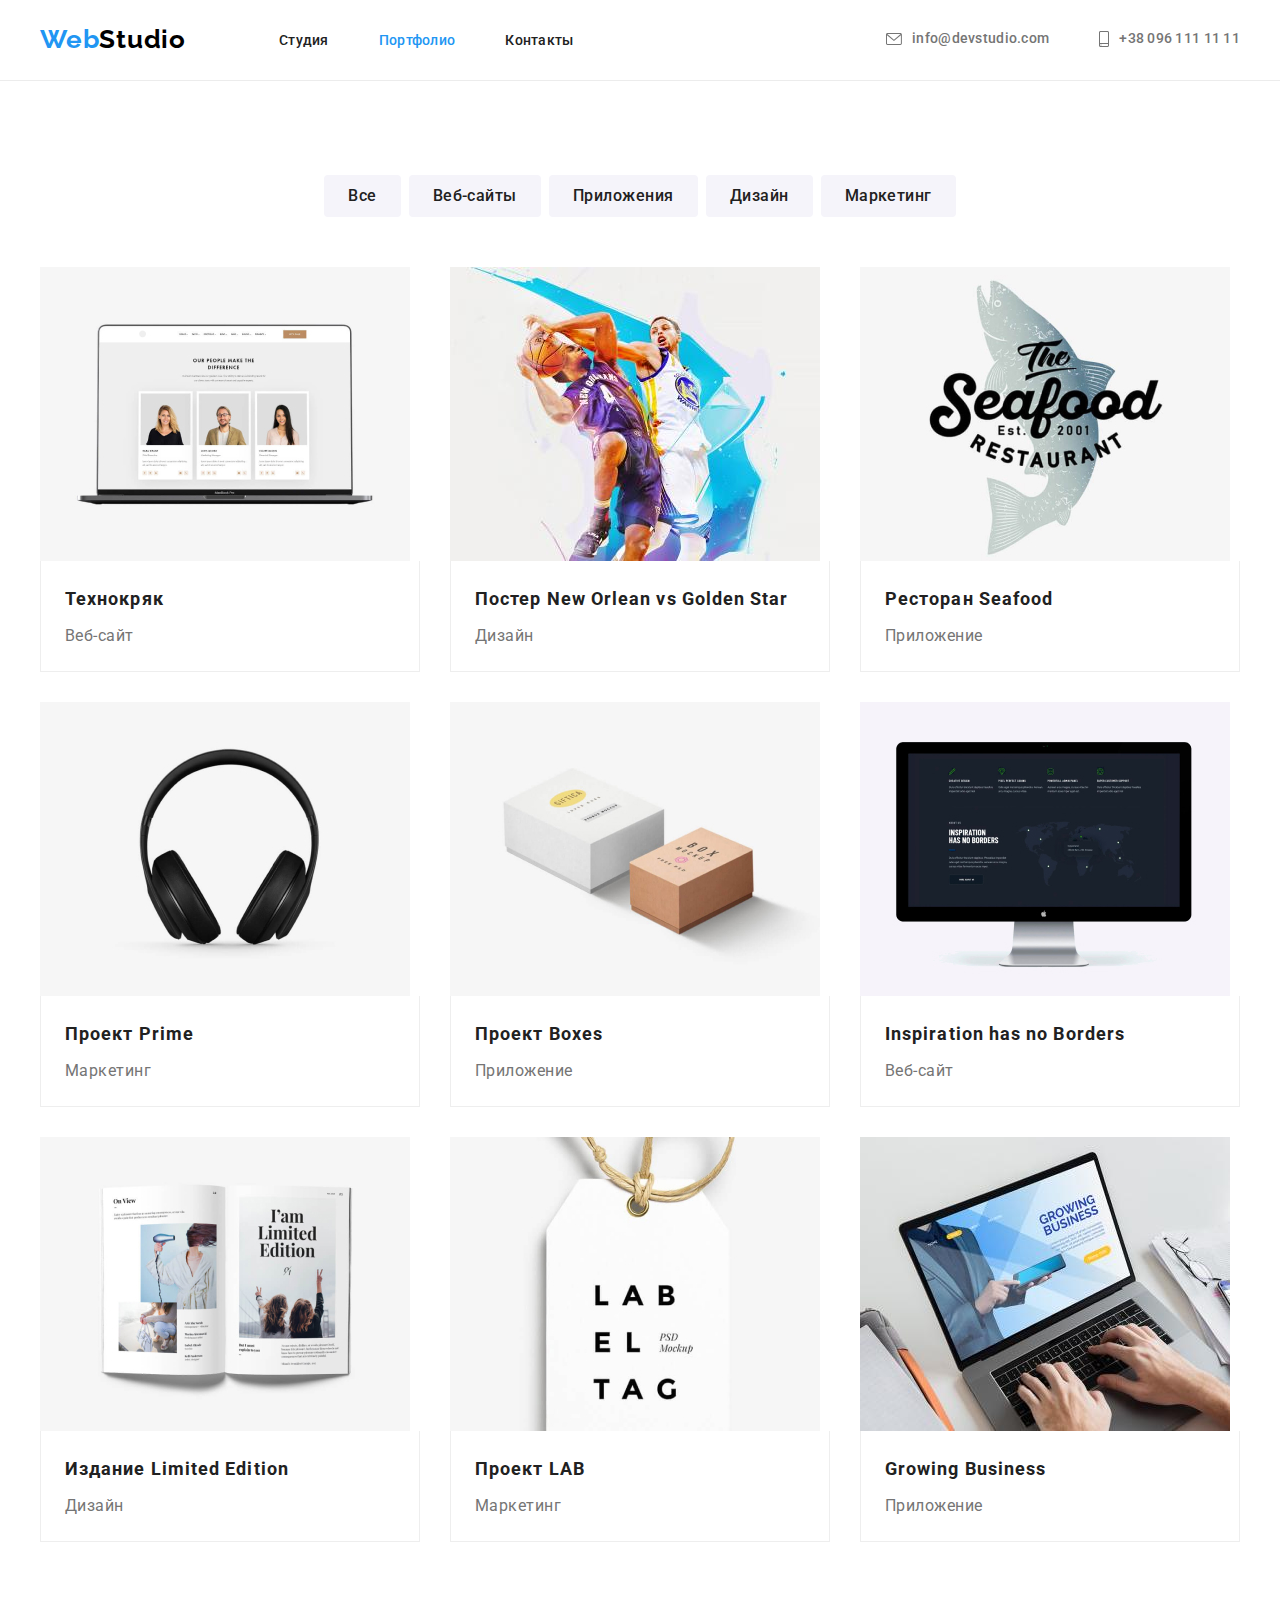
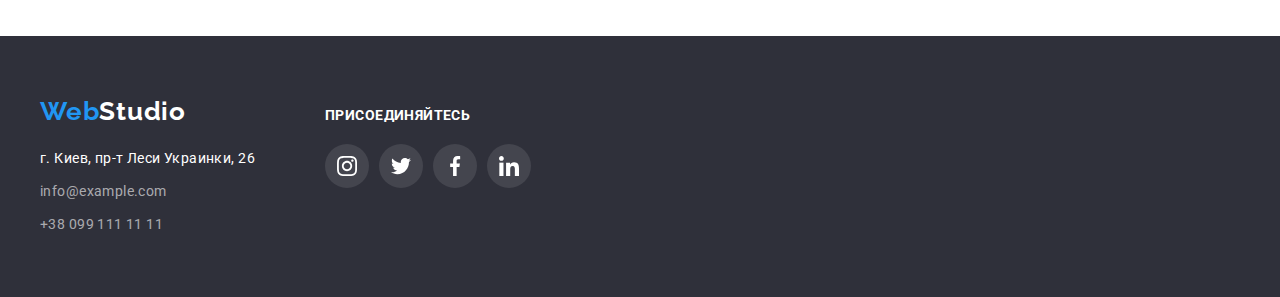
==== portfolio.html @ fed55ab2 "start HW5" ====
<!DOCTYPE html>
<html lang="ru">
  <head>
    <meta charset="UTF-8" />
    <meta http-equiv="X-UA-Compatible" content="IE=edge" />
    <meta
      name="viewport"
      content="width=device-width, initial-scale=1.0"
    />
    <title>ДЗ-2: Вебстудия</title>
    <link
      href="https://fonts.googleapis.com/css2?family=Raleway:wght@700&family=Roboto:wght@400;500;700;900&display=swap"
      rel="stylesheet"
    />
    <link
      rel="stylesheet"
      href="https://cdnjs.cloudflare.com/ajax/libs/modern-normalize/1.1.0/modern-normalize.min.css"
      integrity="sha512-wpPYUAdjBVSE4KJnH1VR1HeZfpl1ub8YT/NKx4PuQ5NmX2tKuGu6U/JRp5y+Y8XG2tV+wKQpNHVUX03MfMFn9Q=="
      crossorigin="anonymous"
      referrerpolicy="no-referrer"
    />
    <link rel="stylesheet" href="./styles/styles.css" />
  </head>
  <body>
    <header class="header">
      <div class="container">
        <nav class="header-nav">
          <a href="./index.html" class="logo link"
            ><span class="logo-accent">Web</span>Studio</a
          >
          <ul class="header-nav-list list">
            <li class="header-nav-item">
              <a
                href="./index.html"
                class="header-nav-link link"
                >Студия</a
              >
            </li>
            <li class="header-nav-item">
              <a
                href="./portfolio.html"
                class="header-nav-link current-page link"
                >Портфолио</a
              >
            </li>
            <li class="header-nav-item">
              <a href="" class="header-nav-link link"
                >Контакты</a
              >
            </li>
          </ul>
        </nav>
        <ul class="header-contacts list">
          <li class="header-contacts-item">
            <a
              href="mailto:info@devstudio.com"
              class="contacts-link link"
            >
              <svg
                class="icon-envelope"
                width="16"
                height="12"
              >
                <use
                  href="./images/icon/icons.svg#icon-envelope"
                  class="envelope-item"
                ></use>
              </svg>
              info@devstudio.com</a
            >
          </li>
          <li class="header-contacts-item">
            <a
              href="tel:+380961111111"
              class="contacts-link link"
            >
              <svg
                class="icon-smartphone"
                width="10"
                height="16"
              >
                <use
                  href="./images/icon/icons.svg#icon-smartphone"
                  class="envelope-item"
                ></use>
              </svg>
              +38 096 111 11 11</a
            >
          </li>
        </ul>
      </div>
    </header>
    <main>
      <section class="gallery-section section">
        <div class="container">
          <h1 class="portfolio-header hidden">
            Наше портфолио
          </h1>
          <ul class="filter list">
            <li class="filter-btn-item">
              <button type="button" class="filter-btn">
                Все
              </button>
            </li>
            <li class="filter-btn-item">
              <button type="button" class="filter-btn">
                Веб-сайты
              </button>
            </li>
            <li class="filter-btn-item">
              <button type="button" class="filter-btn">
                Приложения
              </button>
            </li>
            <li class="filter-btn-item">
              <button type="button" class="filter-btn">
                Дизайн
              </button>
            </li>
            <li class="filter-btn-item">
              <button type="button" class="filter-btn">
                Маркетинг
              </button>
            </li>
          </ul>
          <ul class="gallery-list list">
            <li class="gallery-item">
              <a href="" class="gallery-img link">
                <img
                  src="./images/portfolio/portfolio-crack.jpg"
                  alt="Ноут с проектом"
                />
                <div class="gallery-text">
                  <h2 class="card-name">Технокряк</h2>
                  <p class="card-filter">Веб-сайт</p>
                </div>
              </a>
            </li>
            <li class="gallery-item">
              <a href="" class="gallery-img link">
                <img
                  src="./images/portfolio/portfolio-basket.jpg"
                  alt="Постер New Orlean vs Golden Star"
                />
                <div class="gallery-text">
                  <h2 class="card-name">
                    Постер New Orlean vs Golden Star
                  </h2>
                  <p class="card-filter">Дизайн</p>
                </div>
              </a>
            </li>
            <li class="gallery-item">
              <a href="" class="gallery-img link">
                <img
                  src="./images/portfolio/portfolio-seafood.jpg"
                  alt="лого ресторана с лососем"
                />
                <div class="gallery-text">
                  <h2 class="card-name">
                    Ресторан Seafood
                  </h2>
                  <p class="card-filter">Приложение</p>
                </div>
              </a>
            </li>
            <li class="gallery-item">
              <a href="" class="gallery-img link">
                <img
                  src="./images/portfolio/portfolio-headphones.jpg"
                  alt="большие наушники"
                />
                <div class="gallery-text">
                  <h2 class="card-name">Проект Prime</h2>
                  <p class="card-filter">Маркетинг</p>
                </div>
              </a>
            </li>
            <li class="gallery-item">
              <a href="" class="gallery-img link">
                <img
                  src="./images/portfolio/portfolio-boxes.jpg"
                  alt="стильные коробки"
                />
                <div class="gallery-text">
                  <h2 class="card-name">Проект Boxes</h2>
                  <p class="card-filter">Приложение</p>
                </div>
              </a>
            </li>
            <li class="gallery-item">
              <a href="" class="gallery-img link">
                <img
                  src="./images/portfolio/portfolio-inspiration.jpg"
                  alt="монитор с картой мира"
                />
                <div class="gallery-text">
                  <h2 class="card-name">
                    Inspiration has no Borders
                  </h2>
                  <p class="card-filter">Веб-сайт</p>
                </div>
              </a>
            </li>
            <li class="gallery-item">
              <a href="" class="gallery-img link">
                <img
                  src="./images/portfolio/portfolio-limedit.jpg"
                  alt="книжка limited edition"
                />
                <div class="gallery-text">
                  <h2 class="card-name">
                    Издание Limited Edition
                  </h2>
                  <p class="card-filter">Дизайн</p>
                </div>
              </a>
            </li>
            <li class="gallery-item">
              <a href="" class="gallery-img link">
                <img
                  src="./images/portfolio/portfolio-tag.jpg"
                  alt="огромная бирка"
                />
                <div class="gallery-text">
                  <h2 class="card-name">Проект LAB</h2>
                  <p class="card-filter">Маркетинг</p>
                </div>
              </a>
            </li>
            <li class="gallery-item">
              <a href="" class="gallery-img link">
                <img
                  src="./images/portfolio/portfolio-grow.jpg"
                  alt="рабочий ноутбук"
                />
                <div class="gallery-text">
                  <h2 class="card-name">
                    Growing Business
                  </h2>
                  <p class="card-filter">Приложение</p>
                </div>
              </a>
            </li>
          </ul>
        </div>
      </section>
    </main>
    <footer class="footer">
      <div class="container">
        <div class="footer-content">
          <div class="footer-logo-address">
            <a
              href="./index.html"
              class="logo logo-alt link"
              ><span class="logo-accent">Web</span>Studio</a
            >
            <address class="footer-address">
              <ul class="list">
                <li class="address-street address-item">
                  <a
                    href="https://goo.gl/maps/F9pcSYnHc2C2oxdA9"
                    target="_blank"
                    class="footer-link link"
                    >г. Киев, пр-т Леси Украинки, 26</a
                  >
                </li>
                <li class="address-item">
                  <a
                    href="mailto:info@example.com"
                    class="footer-link link"
                    >info@example.com</a
                  >
                </li>
                <li class="address-item">
                  <a
                    href="tel:+380991111111"
                    class="footer-link link"
                    >+38 099 111 11 11</a
                  >
                </li>
              </ul>
            </address>
          </div>
          <div class="footer-social">
            <p class="soc-join">присоединяйтесь</p>
            <ul class="soc-list list">
              <li class="soc-item">
                <a href="" class="soc-link link">
                  <svg
                    width="20"
                    height="20"
                    class="soc-icon-footer"
                  >
                    <use
                      href="./images/icon/icons.svg#icon-instagram"
                    ></use>
                  </svg>
                </a>
              </li>
              <li class="soc-item">
                <a href="" class="soc-link">
                  <svg
                    width="20"
                    height="20"
                    class="soc-icon-footer"
                  >
                    <use
                      href="./images/icon/icons.svg#icon-twitter"
                    ></use>
                  </svg>
                </a>
              </li>
              <li class="soc-item">
                <a href="" class="soc-link">
                  <svg
                    width="20"
                    height="20"
                    class="soc-icon-footer"
                  >
                    <use
                      href="./images/icon/icons.svg#icon-facebook"
                    ></use>
                  </svg>
                </a>
              </li>
              <li class="soc-item">
                <a href="" class="soc-link">
                  <svg
                    width="20"
                    height="20"
                    class="soc-icon-footer"
                  >
                    <use
                      href="./images/icon/icons.svg#icon-linkedin"
                    ></use>
                  </svg>
                </a>
              </li>
            </ul>
          </div>
        </div>
      </div>
    </footer>
  </body>
</html>
---- styles/styles.css ----
:root {
  --text-color-main: #212121;
  --text-color-secondary: #757575;
  --text-colot-accent: #2196f3;
  --text-color-alt: #fff;
  --logo-color: #000;
  --bgc-color-main: #e5e5e5;
  --bgc-color-secondary: #f5f4fa;
  --btn-color-focus: #188ce8;
  --btn-color-social-focus: #2196f3;
  --text-color-footer: #2f303a;
  --icon-fill: #afb1b8;
  --icon-company-fill: #afb1b8;
}

body {
  font-family: "Roboto", sans-serif;
  color: var(--text-color-secondary);
}

.list {
  list-style: none;
  margin: 0;
}

.link {
  text-decoration: none;
}

/* Hiding class, making content visible only to screen readers but not visually */
.hidden {
  clip: rect(0 0 0 0);
  clip-path: inset(50%);
  height: 1px;
  overflow: hidden;
  position: absolute;
  white-space: nowrap;
  width: 1px;
}

/* agent Styles reset */
body,
h1,
h2,
h3,
ul,
ol,
p {
  margin: 0;
  padding: 0;
}

/* універсальний контейнер для всіх блоків */
.container {
  width: 1200px;
  margin: 0 auto;
  padding-left: 15px;
  padding-right: 15px;
  /* outline: 1px solid tomato; */
}

.section {
  padding-bottom: 94px;
}
/* ========================HEADER====================== */

/* щоб не робити ще один div зробив флексом цей контейнер, щоб вирівняти по висоті весь вміст футера */
.header .container {
  display: flex;
  align-items: center;
}

.header {
  background-color: var(--text-color-alt);
  padding-top: 24px;
  padding-bottom: 25px;
  border-bottom: 1px solid #ececec;
}

.header-nav {
  display: flex;
  align-items: center;
}

.header-nav-list {
  display: flex;
  align-items: center;
}

.header-nav-item:not(:last-child) {
  margin-right: 50px;
}

.logo {
  color: var(--logo-color);
  font-family: "Raleway", sans-serif;
  font-weight: 700;
  font-size: 26px;
  line-height: 1.19;
  letter-spacing: 0.03em;
  margin-right: 93px;
}
.logo-accent {
  color: var(--text-colot-accent);
}

.header-nav-link,
.header-contacts {
  color: var(--text-color-main);
  font-weight: 500;
  font-size: 14px;
  line-height: 1.14;
  letter-spacing: 0.02em;
}

.header-contacts {
  display: flex;
  margin-left: auto;
  align-items: center;
}

.header-nav-link:focus,
.contacts-link:focus,
.header-nav-link:hover,
.contacts-link:hover {
  color: var(--text-colot-accent);
  cursor: pointer;
}

.current-page {
  color: var(--text-colot-accent);
}
.contacts-link {
  color: var(--text-color-secondary);

  display: flex;
  align-items: center;
}

.header-contacts-item:not(:last-child) {
  margin-right: 50px;
}

.icon-smartphone,
.icon-envelope {
  margin-right: 10px;
  fill: currentColor;
}

/* ========================FOOTER====================== */

.footer {
  background-color: var(--text-color-footer);
  padding-top: 60px;
  padding-bottom: 60px;
}

.logo-alt {
  display: inline-block;
  color: var(--text-color-alt);
  margin-bottom: 20px;
  margin-right: 0;
}

.address-street > .footer-link {
  color: var(--text-color-alt);
}

.footer-link {
  font-style: normal;
  font-size: 14px;
  line-height: 1.71;
  letter-spacing: 0.03em;
  color: rgba(255, 255, 255, 0.6);
}

.footer-link:hover,
.footer-link:focus {
  color: var(--text-colot-accent);
  cursor: pointer;
}

.address-item:not(:last-child) {
  margin-bottom: 9px;
}

.soc-join {
  margin-bottom: 20px;

  color: var(--text-color-alt);
  font-weight: 700;
  font-size: 14px;
  line-height: 1.14;
  letter-spacing: 0.03em;
  text-transform: uppercase;
}

.footer-logo-address {
  margin-right: 70px;
}

.footer-content {
  display: flex;
  justify-content: flex-start;
  align-items: center;
}

.soc-link {
  background-color: rgba(255, 255, 255, 0.1);
  margin-right: 10px;
}

.footer-social {
  align-self: flex-start;
  margin-top: 12px;
}

.soc-icon-footer {
  fill: var(--text-color-alt);
}

.soc-link:nth-child(4) {
  margin-right: 0;
}

/* ========================/// STUDIO ///====================== */

/* ========================MAIN====================== */

/* ========================HERO====================== */

.hero {
  max-width: 1600px;
  margin: 0 auto;
  background-color: #c4c4c4;
  text-align: center;
  padding-top: 202px;
  padding-bottom: 198px;

  background-image: linear-gradient(
      rgba(47, 48, 58, 0.4),
      rgba(47, 48, 58, 0.4)
    ),
    url(../images/studio/bgr-office.jpg);
  background-repeat: no-repeat;
  background-position: center;
  background-size: cover;
}

.hero-title {
  margin-right: auto;
  margin-left: auto;
  margin-bottom: 30px;
  max-width: 696px;

  color: var(--text-color-alt);
  font-weight: 900;
  font-size: 44px;
  line-height: 1.36;
  letter-spacing: 0.06em;
  text-transform: uppercase;
}

.hero-btn {
  margin-right: auto;
  margin-left: auto;
  min-width: 200px;
  min-height: 50px;

  font-weight: 700;
  color: var(--text-color-alt);
  background-color: var(--text-colot-accent);
  cursor: pointer;
  padding: 10px 32px;
  border: none;
  border-radius: 4px;
  box-shadow: 0px 4px 4px rgba(0, 0, 0, 0.15);
  border-color: var(--text-colot-accent);
}

.hero-btn:focus,
.hero-btn:hover {
  background-color: var(--btn-color-focus);
}

/* ========================PREFERENCES====================== */
.preferences {
  padding-top: 96px;
}

.preferences-list {
  display: flex;
}

.preferences-item:not(:last-child) {
  margin-right: 30px;
}

.preferences-header {
  min-width: 270px;
  min-height: 16px;

  color: var(--text-color-main);
  font-size: 14px;
  line-height: 1.14;
  letter-spacing: 0.03em;
  text-transform: uppercase;
  margin-bottom: 10px;
}
.preferences-text {
  min-width: 270px;
  min-height: 75px;

  font-size: 14px;
  line-height: 1.71;
  letter-spacing: 0.03em;
}

/* .preferences-header:nth-child(1)::before {
  content: '';
  display: block;
  height: 120px;
  background-color: var(--bgc-color-secondary);
  margin-bottom: 30px;
} */

.icon-pref {
  width: 270px;
  height: 120px;
  background-color: var(--bgc-color-secondary);

  display: flex;
  justify-content: center;
  align-items: center;
  margin-bottom: 30px;
}

/* ========================ЧЕМ МЫ ЗАНИМАЕМСЯ====================== */

.general-header {
  color: var(--text-color-main);
  font-size: 36px;
  line-height: 1.17;
  text-align: center;
  letter-spacing: 0.03em;
  margin-bottom: 50px;
}

.whatdowedo-list {
  display: flex;
}

.whatdowedo-item:not(:last-child) {
  margin-right: 30px;
}

.whatdowedo-item > img {
  display: block;
}
/* ========================our-team====================== */

.our-team {
  background-color: var(--bgc-color-secondary);
  padding-top: 94px;
}

.our-team-list {
  display: flex;
}

.our-team-item:not(:last-child) {
  margin-right: 30px;
}

.our-team-item {
  background-color: var(--text-color-alt);
  max-width: 270px;
  border-radius: 0px 0px 4px 4px;
  box-shadow: 0px 1px 3px rgba(0, 0, 0, 0.12),
    0px 1px 1px rgba(0, 0, 0, 0.14),
    0px 2px 1px rgba(0, 0, 0, 0.2);
}

.our-team-item > img {
  display: block;
}

.our-team-name {
  color: var(--text-color-main);
  font-weight: 500;
  font-size: 16px;
  line-height: 1.19;
  text-align: center;
  letter-spacing: 0.03em;
  margin-bottom: 10px;
}

.our-team-position {
  font-size: 16px;
  line-height: 1.19;
  text-align: center;
  letter-spacing: 0.03em;
  margin-bottom: 16px;
}

.team-name-info {
  padding: 30px 32px;
}

.soc-list {
  display: flex;
  justify-content: space-between;
}

.soc-link {
  display: flex;
  justify-content: center;
  align-items: center;
  width: 44px;
  height: 44px;
  border-radius: 50%;
}

.soc-link:hover,
.soc-link:focus {
  background-color: var(--btn-color-social-focus);
}

.soc-icon {
  fill: var(--icon-fill);
}

.soc-link:hover .soc-icon,
.soc-link:focus .soc-icon {
  fill: var(--text-color-alt);
}

/* ======================== НАШИ КЛИЕНТЫ ====================== */
.our-clients {
  padding-top: 94px;
}
.client-list {
  margin-top: 50px;
  display: flex;
}

.client-item {
  margin-right: 30px;
}

.client-link:hover,
.client-link:focus {
  color: var(--text-colot-accent);
  border: 1px solid var(--btn-color-social-focus);
  cursor: pointer;
}

.client-item:nth-child(6) {
  margin-right: 0;
}

.client-link {
  display: flex;
  justify-content: center;
  align-items: center;
  width: 170px;
  height: 92px;

  color: var(--icon-company-fill);

  border: 1px solid rgba(175, 177, 184, 1);
  border-radius: 4px;
}

.client-icon {
  fill: currentColor;
}

/* ========================/// PORTFOLIO ///====================== */
.gallery-section {
  padding-top: 94px;
}

/* ======================== fiter buttons ====================== */

.filter {
  display: flex;
  margin-bottom: 50px;
  justify-content: center;
}

.filter-btn {
  padding: 6px 22px;
  border-radius: 4px;
  border-color: transparent;

  color: var(--text-color-main);
  background-color: var(--bgc-color-secondary);
  font-family: inherit;
  font-weight: 500;
  font-size: 16px;
  line-height: 1.62;
  text-align: center;
  letter-spacing: 0.03em;
  cursor: pointer;
}

.filter-btn:hover,
.filter-btn:focus {
  box-shadow: 0px 3px 1px rgba(0, 0, 0, 0.1),
    0px 1px 2px rgba(0, 0, 0, 0.08),
    0px 2px 2px rgba(0, 0, 0, 0.12);
}

.filter-btn-item:not(:last-child) {
  margin-right: 8px;
}

.filter-btn:hover,
.filter-btn:focus {
  color: var(--text-color-alt);
  background-color: var(--text-colot-accent);
}

/* ======================== Gallery ====================== */

.gallery-list {
  display: flex;
  flex-wrap: wrap;
  /* margin: -15px; */
  margin-right: -30px;
  margin-bottom: -30px;
}

.gallery-item {
  flex-basis: calc(100% / 3 - 30px);
  /* margin: 15px; */
  margin-right: 30px;
  margin-bottom: 30px;
}

.gallery-item:hover,
.gallery-item:focus {
  box-shadow: 0px 1px 1px rgba(0, 0, 0, 0.12),
    0px 4px 4px rgba(0, 0, 0, 0.06),
    1px 4px 6px rgba(0, 0, 0, 0.16);
}

/* .gallery-item:not(:nth-child(3n)) {
  margin-right: 30px;
}

.gallery-item:not(:nth-last-child(-n + 3)) {
  margin-bottom: 30px;
} */

.gallery-img > img {
  display: block;
}

.gallery-text {
  padding: 20px 24px;
  border-left: 1px solid #eeeeee;
  border-right: 1px solid #eeeeee;
  border-bottom: 1px solid #eeeeee;
}

.card-name {
  margin-bottom: 4px;

  color: var(--text-color-main);
  font-size: 18px;
  line-height: 2;
  letter-spacing: 0.06em;
}

.card-filter {
  color: var(--text-color-secondary);
  font-size: 16px;
  line-height: 1.88;
  letter-spacing: 0.03em;
}
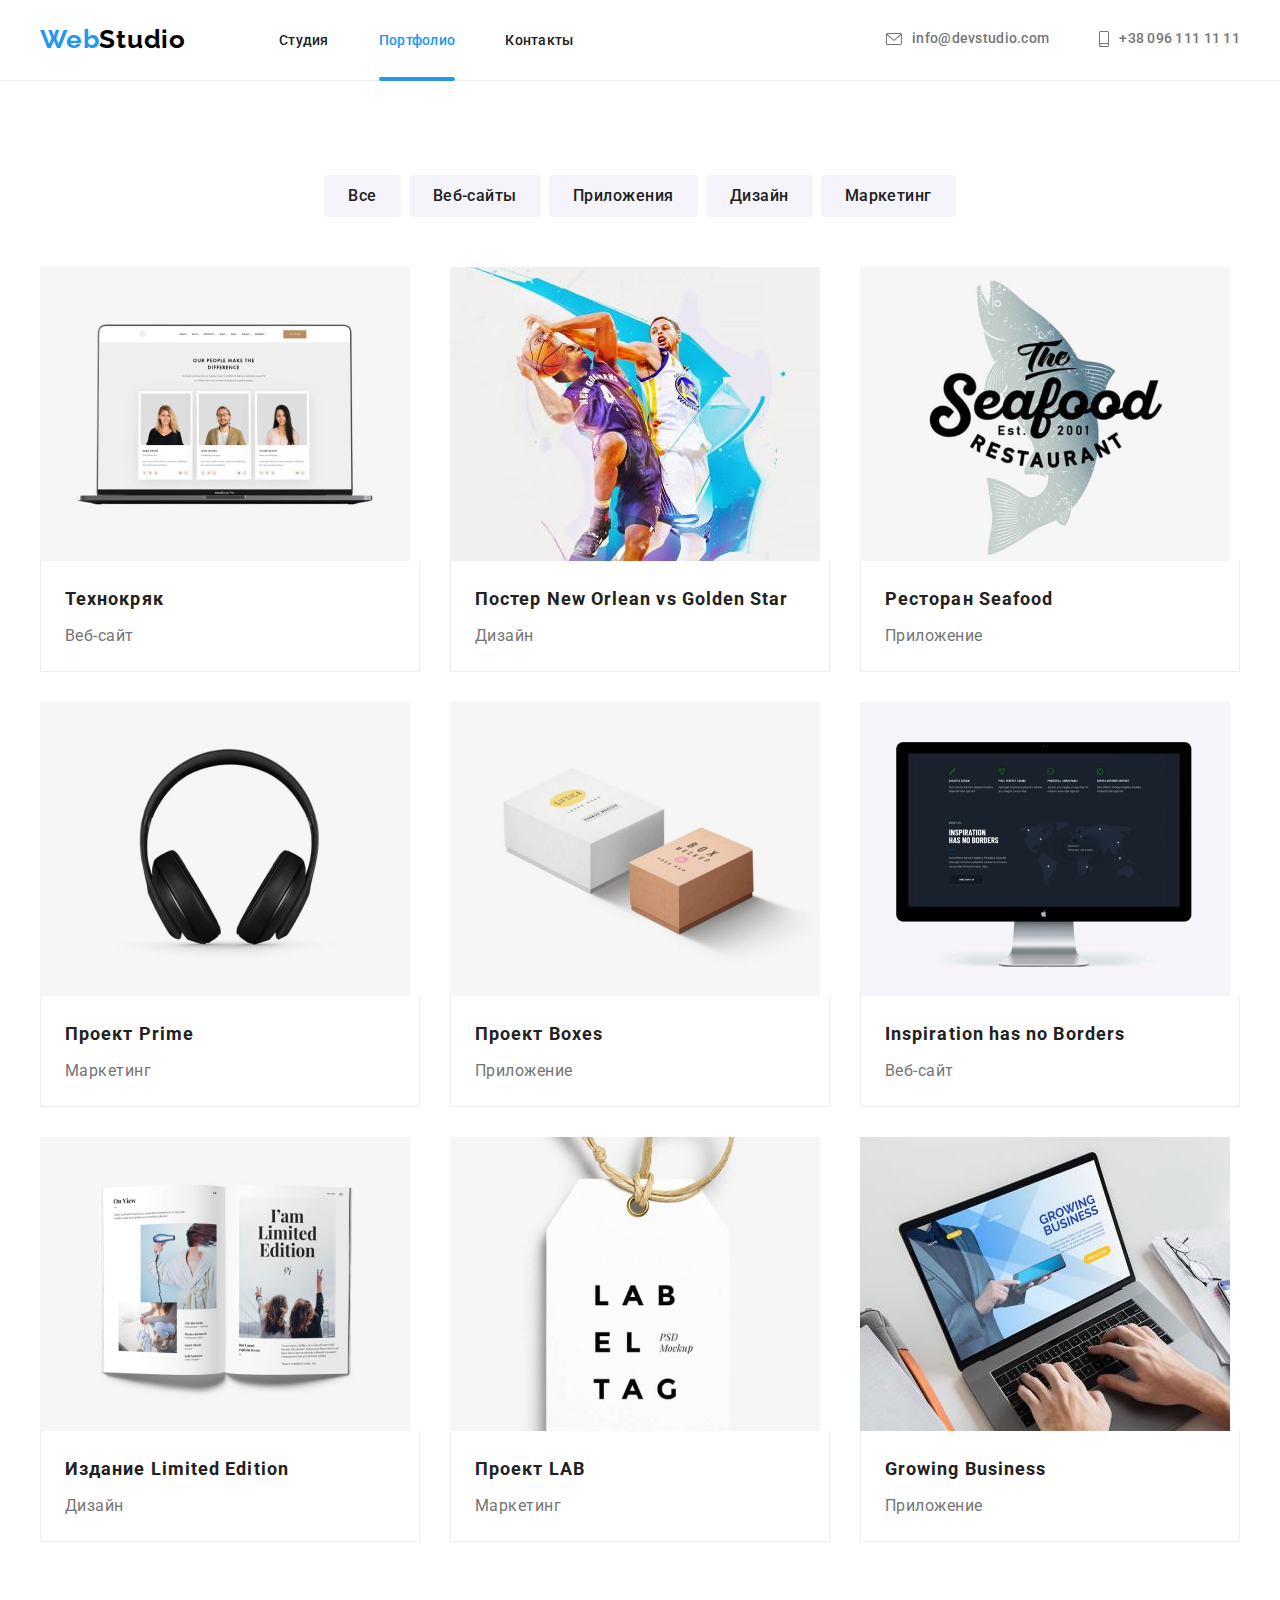
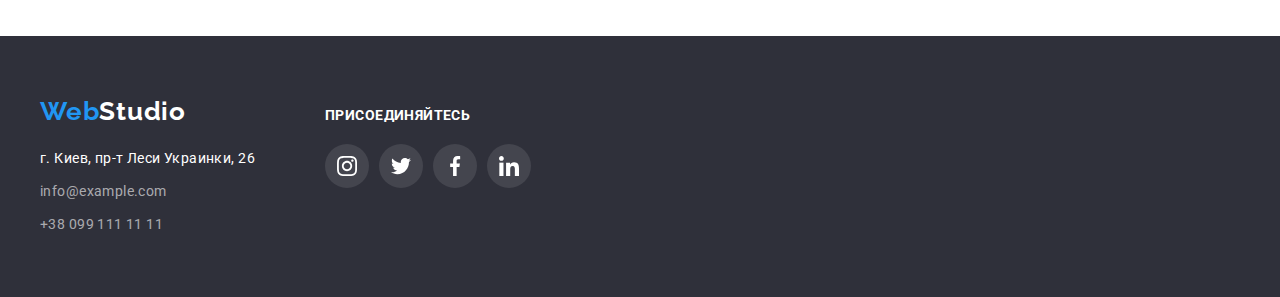
==== commit 41ecfc8f: "переходи і оверлей на портфоліо" ====
--- a/portfolio.html
+++ b/portfolio.html
@@ -126,10 +126,19 @@
           <ul class="gallery-list list">
             <li class="gallery-item">
               <a href="" class="gallery-img link">
-                <img
-                  src="./images/portfolio/portfolio-crack.jpg"
-                  alt="Ноут с проектом"
-                />
+                <div class="gallery-img-box">
+                  <img
+                    src="./images/portfolio/portfolio-crack.jpg"
+                    alt="Ноут с проектом"
+                  />
+                  <p class="overlay-text">
+                    Ресурс предлагает комплексные
+                    предложения с разным уровнем функционала
+                    и сервисов. Все это позволит посетителю
+                    получить исчерпывающие сведения о
+                    компании или частном лице.
+                  </p>
+                </div>
                 <div class="gallery-text">
                   <h2 class="card-name">Технокряк</h2>
                   <p class="card-filter">Веб-сайт</p>
@@ -138,10 +147,19 @@
             </li>
             <li class="gallery-item">
               <a href="" class="gallery-img link">
-                <img
-                  src="./images/portfolio/portfolio-basket.jpg"
-                  alt="Постер New Orlean vs Golden Star"
-                />
+                <div class="gallery-img-box">
+                  <img
+                    src="./images/portfolio/portfolio-basket.jpg"
+                    alt="Постер New Orlean vs Golden Star"
+                  />
+                  <p class="overlay-text">
+                    Ресурс предлагает комплексные
+                    предложения с разным уровнем функционала
+                    и сервисов. Все это позволит посетителю
+                    получить исчерпывающие сведения о
+                    компании или частном лице.
+                  </p>
+                </div>
                 <div class="gallery-text">
                   <h2 class="card-name">
                     Постер New Orlean vs Golden Star
@@ -152,10 +170,19 @@
             </li>
             <li class="gallery-item">
               <a href="" class="gallery-img link">
-                <img
-                  src="./images/portfolio/portfolio-seafood.jpg"
-                  alt="лого ресторана с лососем"
-                />
+                <div class="gallery-img-box">
+                  <img
+                    src="./images/portfolio/portfolio-seafood.jpg"
+                    alt="лого ресторана с лососем"
+                  />
+                  <p class="overlay-text">
+                    Ресурс предлагает комплексные
+                    предложения с разным уровнем функционала
+                    и сервисов. Все это позволит посетителю
+                    получить исчерпывающие сведения о
+                    компании или частном лице.
+                  </p>
+                </div>
                 <div class="gallery-text">
                   <h2 class="card-name">
                     Ресторан Seafood
@@ -166,10 +193,19 @@
             </li>
             <li class="gallery-item">
               <a href="" class="gallery-img link">
-                <img
-                  src="./images/portfolio/portfolio-headphones.jpg"
-                  alt="большие наушники"
-                />
+                <div class="gallery-img-box">
+                  <img
+                    src="./images/portfolio/portfolio-headphones.jpg"
+                    alt="большие наушники"
+                  />
+                  <p class="overlay-text">
+                    Ресурс предлагает комплексные
+                    предложения с разным уровнем функционала
+                    и сервисов. Все это позволит посетителю
+                    получить исчерпывающие сведения о
+                    компании или частном лице.
+                  </p>
+                </div>
                 <div class="gallery-text">
                   <h2 class="card-name">Проект Prime</h2>
                   <p class="card-filter">Маркетинг</p>
@@ -178,10 +214,19 @@
             </li>
             <li class="gallery-item">
               <a href="" class="gallery-img link">
-                <img
-                  src="./images/portfolio/portfolio-boxes.jpg"
-                  alt="стильные коробки"
-                />
+                <div class="gallery-img-box">
+                  <img
+                    src="./images/portfolio/portfolio-boxes.jpg"
+                    alt="стильные коробки"
+                  />
+                  <p class="overlay-text">
+                    Ресурс предлагает комплексные
+                    предложения с разным уровнем функционала
+                    и сервисов. Все это позволит посетителю
+                    получить исчерпывающие сведения о
+                    компании или частном лице.
+                  </p>
+                </div>
                 <div class="gallery-text">
                   <h2 class="card-name">Проект Boxes</h2>
                   <p class="card-filter">Приложение</p>
@@ -190,10 +235,19 @@
             </li>
             <li class="gallery-item">
               <a href="" class="gallery-img link">
-                <img
-                  src="./images/portfolio/portfolio-inspiration.jpg"
-                  alt="монитор с картой мира"
-                />
+                <div class="gallery-img-box">
+                  <img
+                    src="./images/portfolio/portfolio-inspiration.jpg"
+                    alt="монитор с картой мира"
+                  />
+                  <p class="overlay-text">
+                    Ресурс предлагает комплексные
+                    предложения с разным уровнем функционала
+                    и сервисов. Все это позволит посетителю
+                    получить исчерпывающие сведения о
+                    компании или частном лице.
+                  </p>
+                </div>
                 <div class="gallery-text">
                   <h2 class="card-name">
                     Inspiration has no Borders
@@ -204,10 +258,19 @@
             </li>
             <li class="gallery-item">
               <a href="" class="gallery-img link">
-                <img
-                  src="./images/portfolio/portfolio-limedit.jpg"
-                  alt="книжка limited edition"
-                />
+                <div class="gallery-img-box">
+                  <img
+                    src="./images/portfolio/portfolio-limedit.jpg"
+                    alt="книжка limited edition"
+                  />
+                  <p class="overlay-text">
+                    Ресурс предлагает комплексные
+                    предложения с разным уровнем функционала
+                    и сервисов. Все это позволит посетителю
+                    получить исчерпывающие сведения о
+                    компании или частном лице.
+                  </p>
+                </div>
                 <div class="gallery-text">
                   <h2 class="card-name">
                     Издание Limited Edition
@@ -218,10 +281,19 @@
             </li>
             <li class="gallery-item">
               <a href="" class="gallery-img link">
-                <img
-                  src="./images/portfolio/portfolio-tag.jpg"
-                  alt="огромная бирка"
-                />
+                <div class="gallery-img-box">
+                  <img
+                    src="./images/portfolio/portfolio-tag.jpg"
+                    alt="огромная бирка"
+                  />
+                  <p class="overlay-text">
+                    Ресурс предлагает комплексные
+                    предложения с разным уровнем функционала
+                    и сервисов. Все это позволит посетителю
+                    получить исчерпывающие сведения о
+                    компании или частном лице.
+                  </p>
+                </div>
                 <div class="gallery-text">
                   <h2 class="card-name">Проект LAB</h2>
                   <p class="card-filter">Маркетинг</p>
@@ -230,10 +302,19 @@
             </li>
             <li class="gallery-item">
               <a href="" class="gallery-img link">
-                <img
-                  src="./images/portfolio/portfolio-grow.jpg"
-                  alt="рабочий ноутбук"
-                />
+                <div class="gallery-img-box">
+                  <img
+                    src="./images/portfolio/portfolio-grow.jpg"
+                    alt="рабочий ноутбук"
+                  />
+                  <p class="overlay-text">
+                    Ресурс предлагает комплексные
+                    предложения с разным уровнем функционала
+                    и сервисов. Все это позволит посетителю
+                    получить исчерпывающие сведения о
+                    компании или частном лице.
+                  </p>
+                </div>
                 <div class="gallery-text">
                   <h2 class="card-name">
                     Growing Business
--- a/styles/styles.css
+++ b/styles/styles.css
@@ -75,6 +75,8 @@
   padding-top: 24px;
   padding-bottom: 25px;
   border-bottom: 1px solid #ececec;
+
+  /* position: relative; */
 }
 
 .header-nav {
@@ -113,6 +115,12 @@
   letter-spacing: 0.02em;
 }
 
+.header-nav-link {
+  transition-property: color;
+  transition-duration: 250ms;
+  transition-timing-function: cubic-bezier(0.4, 0, 0.2, 1);
+}
+
 .header-contacts {
   display: flex;
   margin-left: auto;
@@ -129,12 +137,30 @@
 
 .current-page {
   color: var(--text-colot-accent);
-}
+  position: relative;
+}
+
+.current-page::after {
+  content: "";
+  display: block;
+  position: absolute;
+  bottom: -33px;
+
+  width: 100%;
+  height: 4px;
+  background-color: var(--btn-color-social-focus);
+  border-radius: 2px;
+}
+
 .contacts-link {
   color: var(--text-color-secondary);
 
   display: flex;
   align-items: center;
+
+  transition-property: color;
+  transition-duration: 250ms;
+  transition-timing-function: cubic-bezier(0.4, 0, 0.2, 1);
 }
 
 .header-contacts-item:not(:last-child) {
@@ -172,6 +198,10 @@
   line-height: 1.71;
   letter-spacing: 0.03em;
   color: rgba(255, 255, 255, 0.6);
+
+  transition-property: color;
+  transition-duration: 250ms;
+  transition-timing-function: cubic-bezier(0.4, 0, 0.2, 1);
 }
 
 .footer-link:hover,
@@ -276,6 +306,10 @@
   border-radius: 4px;
   box-shadow: 0px 4px 4px rgba(0, 0, 0, 0.15);
   border-color: var(--text-colot-accent);
+
+  transition-property: background-color;
+  transition-duration: 250ms;
+  transition-timing-function: cubic-bezier(0.4, 0, 0.2, 1);
 }
 
 .hero-btn:focus,
@@ -357,6 +391,34 @@
 .whatdowedo-item > img {
   display: block;
 }
+
+.whatdowedo-item {
+  position: relative;
+}
+
+.whatdowedo-overlay {
+  position: absolute;
+  left: 0;
+  bottom: 0;
+
+  width: 100%;
+  height: 70px;
+
+  background-color: rgba(47, 48, 58, 0.8);
+
+  font-weight: 700;
+  font-size: 14px;
+  line-height: 1.14;
+  text-align: center;
+  letter-spacing: 0.03em;
+  text-transform: uppercase;
+
+  color: #ffffff;
+
+  display: flex;
+  align-items: center;
+  justify-content: center;
+}
 /* ========================our-team====================== */
 
 .our-team {
@@ -419,6 +481,10 @@
   width: 44px;
   height: 44px;
   border-radius: 50%;
+
+  transition-property: background-color;
+  transition-duration: 250ms;
+  transition-timing-function: cubic-bezier(0.4, 0, 0.2, 1);
 }
 
 .soc-link:hover,
@@ -428,6 +494,9 @@
 
 .soc-icon {
   fill: var(--icon-fill);
+  transition-property: fill;
+  transition-duration: 250ms;
+  transition-timing-function: cubic-bezier(0.4, 0, 0.2, 1);
 }
 
 .soc-link:hover .soc-icon,
@@ -446,6 +515,31 @@
 
 .client-item {
   margin-right: 30px;
+}
+
+.client-item:nth-child(6) {
+  margin-right: 0;
+}
+
+.client-link {
+  display: flex;
+  justify-content: center;
+  align-items: center;
+  width: 170px;
+  height: 92px;
+
+  color: var(--icon-company-fill);
+
+  border: 1px solid rgba(175, 177, 184, 1);
+  border-radius: 4px;
+
+  transition-property: color, border;
+  transition-duration: 250ms;
+  transition-timing-function: cubic-bezier(0.4, 0, 0.2, 1);
+}
+
+.client-icon {
+  fill: currentColor;
 }
 
 .client-link:hover,
@@ -453,27 +547,6 @@
   color: var(--text-colot-accent);
   border: 1px solid var(--btn-color-social-focus);
   cursor: pointer;
-}
-
-.client-item:nth-child(6) {
-  margin-right: 0;
-}
-
-.client-link {
-  display: flex;
-  justify-content: center;
-  align-items: center;
-  width: 170px;
-  height: 92px;
-
-  color: var(--icon-company-fill);
-
-  border: 1px solid rgba(175, 177, 184, 1);
-  border-radius: 4px;
-}
-
-.client-icon {
-  fill: currentColor;
 }
 
 /* ========================/// PORTFOLIO ///====================== */
@@ -503,6 +576,10 @@
   text-align: center;
   letter-spacing: 0.03em;
   cursor: pointer;
+
+  transition-property: box-shadow, color, background-color;
+  transition-duration: 250ms;
+  transition-timing-function: cubic-bezier(0.4, 0, 0.2, 1);
 }
 
 .filter-btn:hover,
@@ -510,16 +587,12 @@
   box-shadow: 0px 3px 1px rgba(0, 0, 0, 0.1),
     0px 1px 2px rgba(0, 0, 0, 0.08),
     0px 2px 2px rgba(0, 0, 0, 0.12);
+  color: var(--text-color-alt);
+  background-color: var(--text-colot-accent);
 }
 
 .filter-btn-item:not(:last-child) {
   margin-right: 8px;
-}
-
-.filter-btn:hover,
-.filter-btn:focus {
-  color: var(--text-color-alt);
-  background-color: var(--text-colot-accent);
 }
 
 /* ======================== Gallery ====================== */
@@ -537,6 +610,10 @@
   /* margin: 15px; */
   margin-right: 30px;
   margin-bottom: 30px;
+
+  transition-property: box-shadow;
+  transition-duration: 250ms;
+  transition-timing-function: cubic-bezier(0.4, 0, 0.2, 1);
 }
 
 .gallery-item:hover,
@@ -554,7 +631,7 @@
   margin-bottom: 30px;
 } */
 
-.gallery-img > img {
+.gallery-img-box > img {
   display: block;
 }
 
@@ -580,3 +657,35 @@
   line-height: 1.88;
   letter-spacing: 0.03em;
 }
+
+.overlay-text {
+  padding: 63px 24px;
+
+  position: absolute;
+  top: 0;
+  left: 0;
+  width: 100%;
+  height: 100%;
+
+  transform: translate(0%, 100%);
+
+  transition-property: transform;
+  transition-duration: 250ms;
+  transition-timing-function: cubic-bezier(0.4, 0, 0.2, 1);
+
+  background-color: rgba(33, 150, 243, 0.9);
+  font-size: 18px;
+  line-height: 1.56;
+  letter-spacing: 0.03em;
+
+  color: var(--text-color-alt);
+}
+
+.gallery-img-box {
+  position: relative;
+  overflow: hidden;
+}
+
+.gallery-img:hover .overlay-text {
+  transform: translate(0%, 0%);
+}
